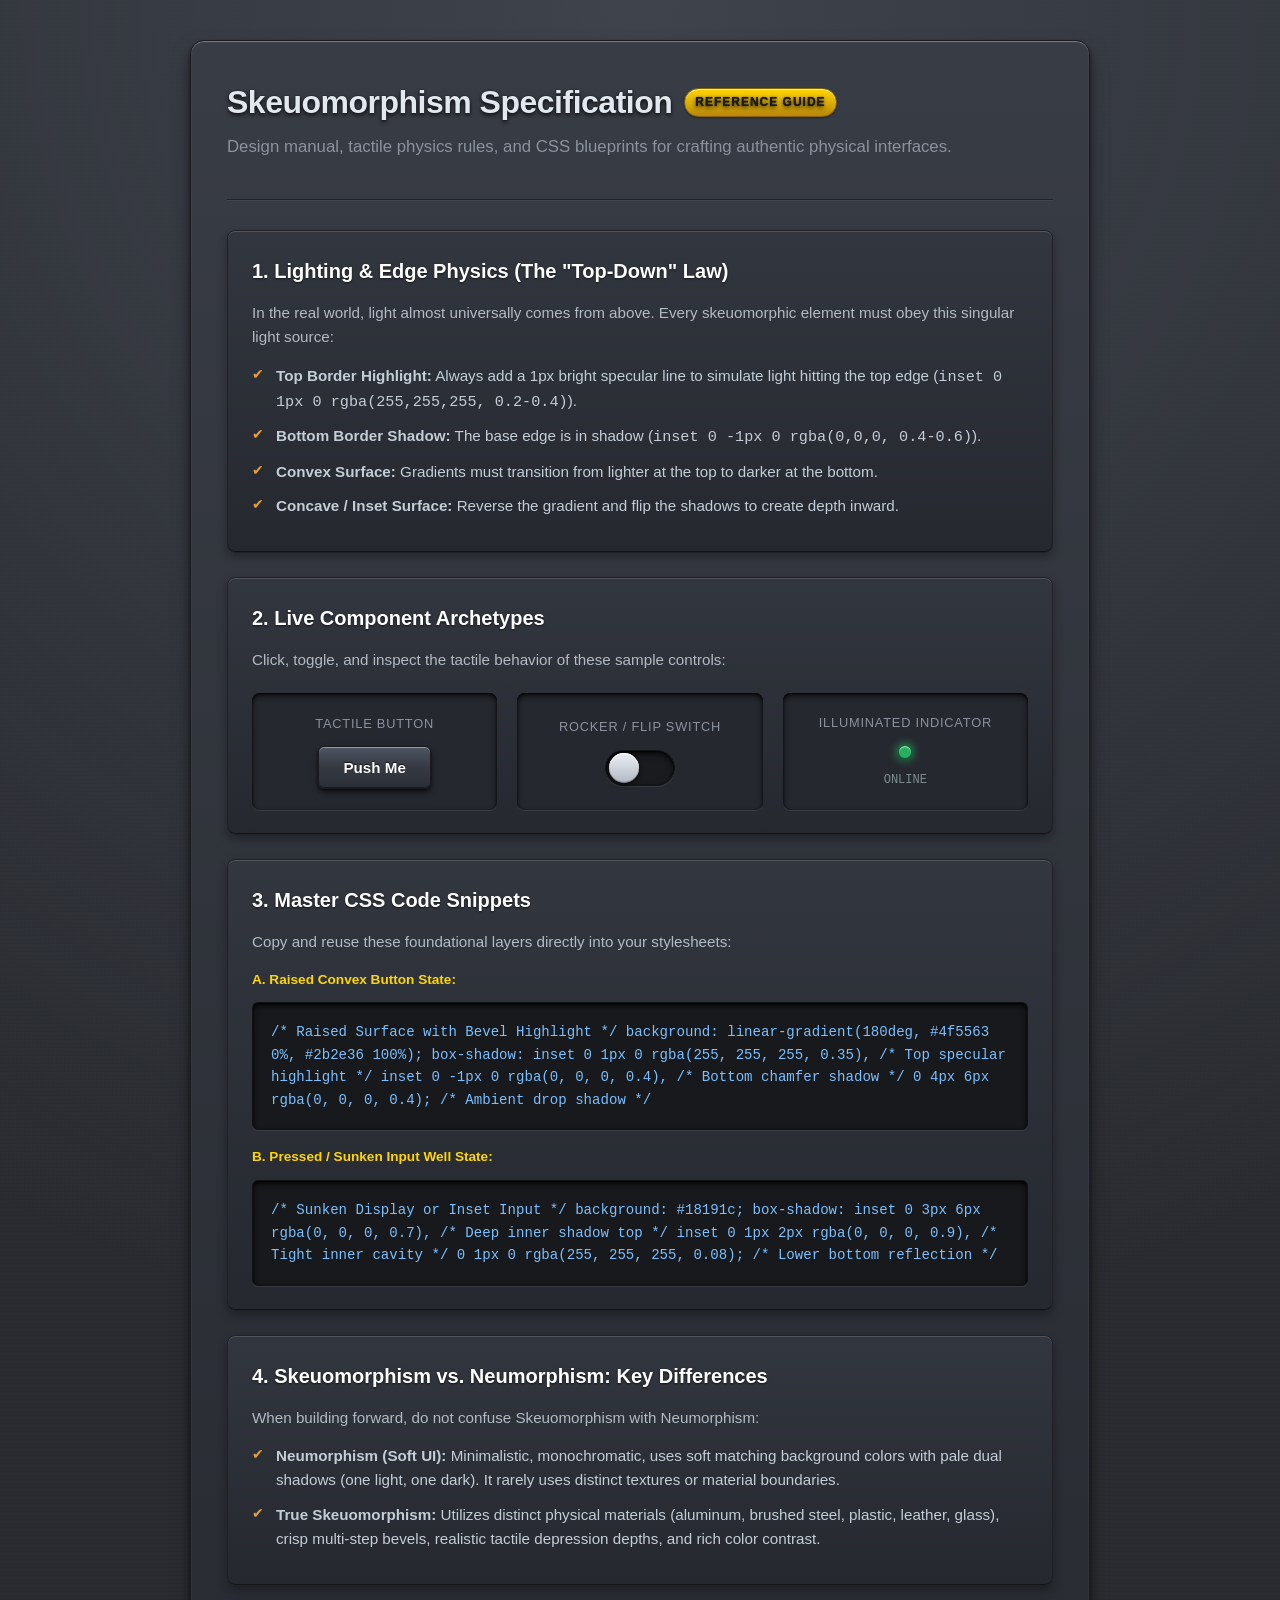
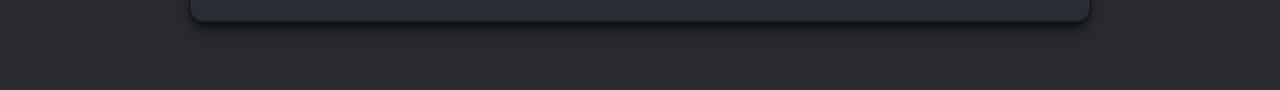
==== index.html @ fccf350c "index.html name changed" ====
<!DOCTYPE html>
<html lang="en">
<head>
  <meta charset="UTF-8">
  <meta name="viewport" content="width=device-width, initial-scale=1.0">
  <title>Skeuomorphism Design Blueprint & UI Spec</title>
  <style>
    :root {
      --bg-base: #2a2c31;
      --panel-bg: linear-gradient(180deg, #383c44 0%, #292c33 100%);
      --card-bg: linear-gradient(180deg, #32363e 0%, #25282f 100%);
      --accent-gold: #e6a13b;
      --accent-glow: rgba(230, 161, 59, 0.4);
      --text-main: #e2e8f0;
      --text-muted: #8b929e;
      
      /* Core Skeuomorphic Lighting Variables */
      --highlight-soft: inset 0 1px 0 rgba(255, 255, 255, 0.15);
      --highlight-strong: inset 0 1px 1px rgba(255, 255, 255, 0.35);
      --shadow-bevel-bottom: inset 0 -1px 0 rgba(0, 0, 0, 0.5);
      --shadow-raised: 0 4px 6px -1px rgba(0, 0, 0, 0.4), 
                       0 10px 20px -3px rgba(0, 0, 0, 0.5),
                       0 1px 2px rgba(0, 0, 0, 0.3);
      --shadow-sunken: inset 0 3px 6px rgba(0, 0, 0, 0.7), 
                       inset 0 1px 2px rgba(0, 0, 0, 0.9),
                       0 1px 0 rgba(255, 255, 255, 0.08);
    }

    * {
      box-sizing: border-box;
      margin: 0;
      padding: 0;
    }

    body {
      font-family: -apple-system, BlinkMacSystemFont, "Segoe UI", Roboto, Helvetica, Arial, sans-serif;
      background-color: var(--bg-base);
      /* Subtle textured desk/matte background */
      background-image: 
        radial-gradient(circle at 50% 0%, #3e434c 0%, transparent 75%),
        linear-gradient(45deg, rgba(0,0,0,0.05) 25%, transparent 25%),
        linear-gradient(-45deg, rgba(0,0,0,0.05) 25%, transparent 25%);
      background-size: 100% 100%, 4px 4px, 4px 4px;
      color: var(--text-main);
      padding: 40px 20px;
      line-height: 1.6;
    }

    .container {
      max-width: 900px;
      margin: 0 auto;
    }

    /* Main Beveled Panel */
    .master-panel {
      background: var(--panel-bg);
      border-radius: 14px;
      padding: 36px;
      box-shadow: 
        var(--highlight-strong),
        var(--shadow-bevel-bottom),
        var(--shadow-raised);
      border: 1px solid #1a1b1f;
      margin-bottom: 30px;
      position: relative;
    }

    header {
      border-bottom: 1px solid rgba(0, 0, 0, 0.4);
      box-shadow: 0 1px 0 rgba(255, 255, 255, 0.06);
      padding-bottom: 24px;
      margin-bottom: 30px;
    }

    h1 {
      font-size: 2rem;
      letter-spacing: -0.5px;
      text-shadow: 0 2px 4px rgba(0,0,0,0.8), 0 0 1px rgba(0,0,0,0.9);
      display: flex;
      align-items: center;
      gap: 12px;
    }

    .badge {
      font-size: 0.75rem;
      text-transform: uppercase;
      letter-spacing: 1px;
      padding: 4px 10px;
      border-radius: 20px;
      background: linear-gradient(180deg, #ffd700 0%, #b8860b 100%);
      color: #1a1a1a;
      font-weight: 700;
      box-shadow: 0 1px 2px rgba(0,0,0,0.4), inset 0 1px 0 rgba(255,255,255,0.6);
      border: 1px solid #8b6508;
    }

    .subtitle {
      color: var(--text-muted);
      margin-top: 6px;
      font-size: 1.05rem;
    }

    /* Section Cards */
    .section-card {
      background: var(--card-bg);
      border-radius: 8px;
      padding: 24px;
      margin-bottom: 24px;
      box-shadow: 
        var(--highlight-soft),
        var(--shadow-bevel-bottom),
        0 4px 10px rgba(0, 0, 0, 0.3);
      border: 1px solid #1f2126;
    }

    h2 {
      font-size: 1.25rem;
      margin-bottom: 14px;
      color: #fff;
      text-shadow: 0 1px 2px rgba(0,0,0,0.6);
      display: flex;
      align-items: center;
      gap: 8px;
    }

    p {
      color: #b3bac5;
      margin-bottom: 14px;
      font-size: 0.95rem;
    }

    /* Inset Wells / LCD Screens */
    .inset-well {
      background: #18191c;
      border-radius: 6px;
      padding: 18px;
      box-shadow: var(--shadow-sunken);
      border: 1px solid #111214;
      font-family: "SF Mono", Consolas, "Liberation Mono", Menlo, monospace;
      font-size: 0.88rem;
      color: #79c0ff;
      overflow-x: auto;
      margin-top: 12px;
    }

    /* Live Interactive Components Showcase */
    .demo-grid {
      display: grid;
      grid-template-columns: repeat(auto-fit, minmax(220px, 1fr));
      gap: 20px;
      margin-top: 20px;
    }

    .demo-box {
      background: #25282f;
      padding: 20px;
      border-radius: 8px;
      box-shadow: var(--shadow-sunken);
      display: flex;
      flex-direction: column;
      align-items: center;
      justify-content: center;
      gap: 12px;
      text-align: center;
    }

    .demo-label {
      font-size: 0.8rem;
      text-transform: uppercase;
      letter-spacing: 0.8px;
      color: var(--text-muted);
    }

    /* Tactile Push Button */
    .btn-tactile {
      padding: 12px 24px;
      font-size: 0.95rem;
      font-weight: 600;
      color: #fff;
      cursor: pointer;
      border-radius: 6px;
      border: 1px solid #1a1b1e;
      background: linear-gradient(180deg, #4f5563 0%, #353942 50%, #2b2e36 100%);
      box-shadow: 
        inset 0 1px 0 rgba(255, 255, 255, 0.4),
        inset 0 -1px 0 rgba(0, 0, 0, 0.4),
        0 4px 6px rgba(0, 0, 0, 0.5),
        0 1px 2px rgba(0, 0, 0, 0.6);
      transition: all 0.08s ease;
      text-shadow: 0 -1px 1px rgba(0, 0, 0, 0.7);
    }

    .btn-tactile:hover {
      background: linear-gradient(180deg, #575e6d 0%, #3d424c 50%, #31353e 100%);
    }

    .btn-tactile:active {
      transform: translateY(2px);
      background: linear-gradient(180deg, #24262c 0%, #2e313a 100%);
      box-shadow: 
        inset 0 2px 4px rgba(0, 0, 0, 0.7),
        0 1px 0 rgba(255, 255, 255, 0.1);
    }

    /* Metallic Toggle Switch */
    .rocker-switch {
      width: 70px;
      height: 36px;
      background: #191b1e;
      border-radius: 18px;
      box-shadow: var(--shadow-sunken);
      position: relative;
      cursor: pointer;
      border: 1px solid #121315;
    }

    .rocker-knob {
      width: 30px;
      height: 30px;
      position: absolute;
      top: 2px;
      left: 3px;
      border-radius: 50%;
      background: linear-gradient(180deg, #eceff4 0%, #b2b8c2 100%);
      box-shadow: 
        inset 0 1px 0 #ffffff,
        inset 0 -1px 1px rgba(0,0,0,0.3),
        0 2px 4px rgba(0,0,0,0.6);
      transition: all 0.2s cubic-bezier(0.4, 0, 0.2, 1);
    }

    .rocker-switch.active .rocker-knob {
      left: 35px;
      background: linear-gradient(180deg, #ffc83b 0%, #e08b15 100%);
      box-shadow: 
        inset 0 1px 0 #fff2a8,
        inset 0 -1px 1px rgba(0,0,0,0.4),
        0 0 10px var(--accent-glow),
        0 2px 4px rgba(0,0,0,0.6);
    }

    /* Checklist of Rules */
    .rules-list {
      list-style: none;
    }

    .rules-list li {
      position: relative;
      padding-left: 24px;
      margin-bottom: 10px;
      font-size: 0.95rem;
      color: #c4cdd8;
    }

    .rules-list li::before {
      content: "✔";
      position: absolute;
      left: 0;
      color: var(--accent-gold);
      font-size: 0.85rem;
    }
  </style>
</head>
<body>

  <div class="container">
    <div class="master-panel">
      <header>
        <h1>
          Skeuomorphism Specification
          <span class="badge">Reference Guide</span>
        </h1>
        <p class="subtitle">Design manual, tactile physics rules, and CSS blueprints for crafting authentic physical interfaces.</p>
      </header>

      <!-- Section 1: Core Physics -->
      <div class="section-card">
        <h2>1. Lighting & Edge Physics (The "Top-Down" Law)</h2>
        <p>In the real world, light almost universally comes from above. Every skeuomorphic element must obey this singular light source:</p>
        <ul class="rules-list">
          <li><strong>Top Border Highlight:</strong> Always add a 1px bright specular line to simulate light hitting the top edge (<code>inset 0 1px 0 rgba(255,255,255, 0.2-0.4)</code>).</li>
          <li><strong>Bottom Border Shadow:</strong> The base edge is in shadow (<code>inset 0 -1px 0 rgba(0,0,0, 0.4-0.6)</code>).</li>
          <li><strong>Convex Surface:</strong> Gradients must transition from lighter at the top to darker at the bottom.</li>
          <li><strong>Concave / Inset Surface:</strong> Reverse the gradient and flip the shadows to create depth inward.</li>
        </ul>
      </div>

      <!-- Section 2: Interactive Sandbox -->
      <div class="section-card">
        <h2>2. Live Component Archetypes</h2>
        <p>Click, toggle, and inspect the tactile behavior of these sample controls:</p>
        
        <div class="demo-grid">
          <div class="demo-box">
            <span class="demo-label">Tactile Button</span>
            <button class="btn-tactile" onclick="console.log('Pressed')">Push Me</button>
          </div>

          <div class="demo-box">
            <span class="demo-label">Rocker / Flip Switch</span>
            <div class="rocker-switch" id="toggleDemo" onclick="this.classList.toggle('active')">
              <div class="rocker-knob"></div>
            </div>
          </div>

          <div class="demo-box">
            <span class="demo-label">Illuminated Indicator</span>
            <div style="width: 14px; height: 14px; border-radius: 50%; background: #27ae60; box-shadow: 0 0 10px #2ecc71, inset 0 1px 1px #a8ffb2, 0 1px 3px rgba(0,0,0,0.8); border: 1px solid #145a32;"></div>
            <span style="font-size: 0.75rem; color: #7f8c8d; font-family: monospace;">ONLINE</span>
          </div>
        </div>
      </div>

      <!-- Section 3: CSS Formula Sheet -->
      <div class="section-card">
        <h2>3. Master CSS Code Snippets</h2>
        <p>Copy and reuse these foundational layers directly into your stylesheets:</p>

        <p style="color: #ffd700; font-size: 0.85rem; font-weight: 600; margin-bottom: 4px;">A. Raised Convex Button State:</p>
        <div class="inset-well">
/* Raised Surface with Bevel Highlight */
background: linear-gradient(180deg, #4f5563 0%, #2b2e36 100%);
box-shadow: 
  inset 0 1px 0 rgba(255, 255, 255, 0.35), /* Top specular highlight */
  inset 0 -1px 0 rgba(0, 0, 0, 0.4),        /* Bottom chamfer shadow */
  0 4px 6px rgba(0, 0, 0, 0.4);             /* Ambient drop shadow */
        </div>

        <p style="color: #ffd700; font-size: 0.85rem; font-weight: 600; margin-top: 16px; margin-bottom: 4px;">B. Pressed / Sunken Input Well State:</p>
        <div class="inset-well">
/* Sunken Display or Inset Input */
background: #18191c;
box-shadow: 
  inset 0 3px 6px rgba(0, 0, 0, 0.7),      /* Deep inner shadow top */
  inset 0 1px 2px rgba(0, 0, 0, 0.9),      /* Tight inner cavity */
  0 1px 0 rgba(255, 255, 255, 0.08);       /* Lower bottom reflection */
        </div>
      </div>

      <!-- Section 4: Skeuomorphism vs Neumorphism -->
      <div class="section-card" style="margin-bottom: 0;">
        <h2>4. Skeuomorphism vs. Neumorphism: Key Differences</h2>
        <p>When building forward, do not confuse Skeuomorphism with Neumorphism:</p>
        <ul class="rules-list">
          <li><strong>Neumorphism (Soft UI):</strong> Minimalistic, monochromatic, uses soft matching background colors with pale dual shadows (one light, one dark). It rarely uses distinct textures or material boundaries.</li>
          <li><strong>True Skeuomorphism:</strong> Utilizes distinct physical materials (aluminum, brushed steel, plastic, leather, glass), crisp multi-step bevels, realistic tactile depression depths, and rich color contrast.</li>
        </ul>
      </div>

    </div>
  </div>

</body>
</html>
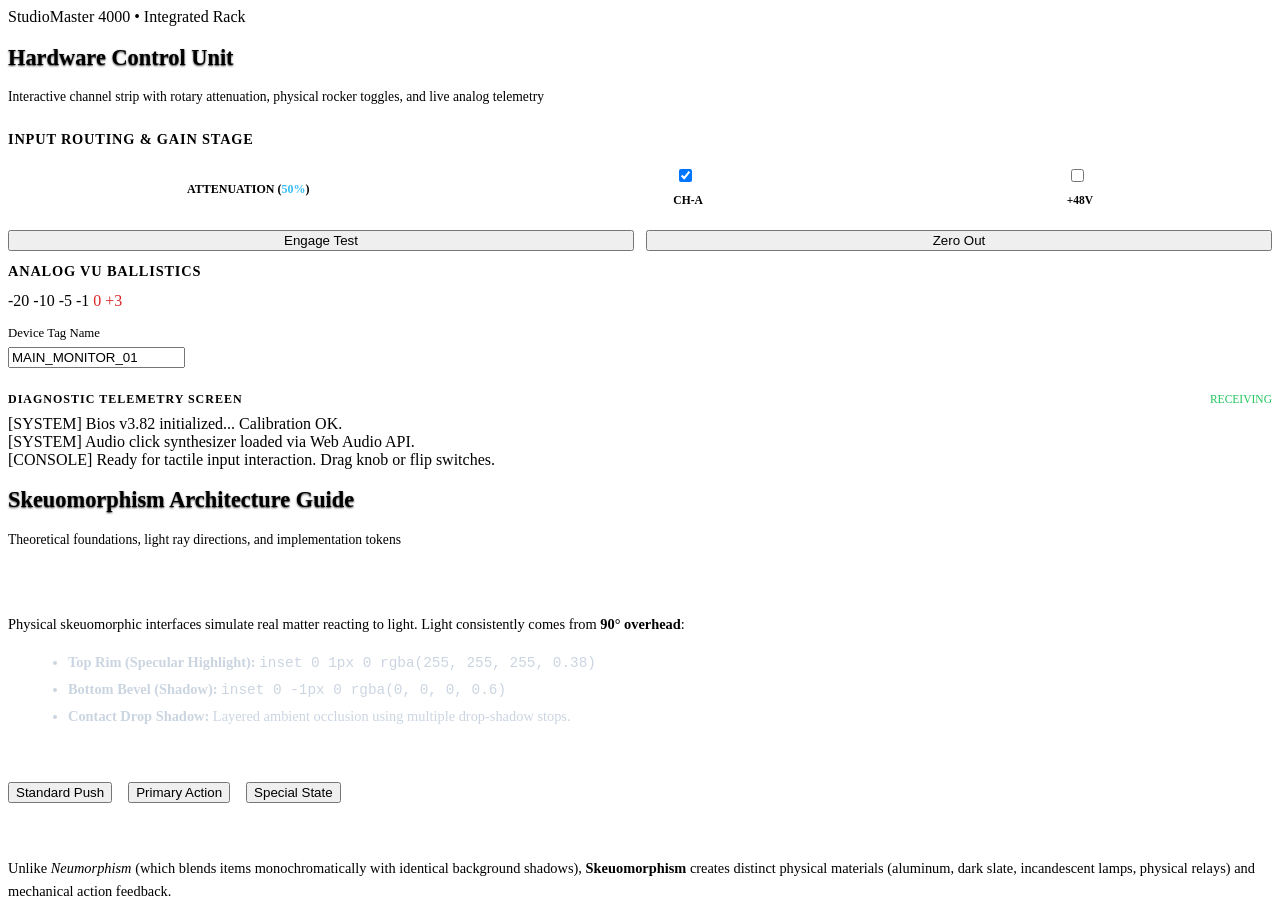
==== commit cd347200: "Changes in website" ====
--- a/index.html
+++ b/index.html
@@ -3,352 +3,192 @@
 <head>
   <meta charset="UTF-8">
   <meta name="viewport" content="width=device-width, initial-scale=1.0">
-  <title>Skeuomorphism Design Blueprint & UI Spec</title>
-  <style>
-    :root {
-      --bg-base: #2a2c31;
-      --panel-bg: linear-gradient(180deg, #383c44 0%, #292c33 100%);
-      --card-bg: linear-gradient(180deg, #32363e 0%, #25282f 100%);
-      --accent-gold: #e6a13b;
-      --accent-glow: rgba(230, 161, 59, 0.4);
-      --text-main: #e2e8f0;
-      --text-muted: #8b929e;
-      
-      /* Core Skeuomorphic Lighting Variables */
-      --highlight-soft: inset 0 1px 0 rgba(255, 255, 255, 0.15);
-      --highlight-strong: inset 0 1px 1px rgba(255, 255, 255, 0.35);
-      --shadow-bevel-bottom: inset 0 -1px 0 rgba(0, 0, 0, 0.5);
-      --shadow-raised: 0 4px 6px -1px rgba(0, 0, 0, 0.4), 
-                       0 10px 20px -3px rgba(0, 0, 0, 0.5),
-                       0 1px 2px rgba(0, 0, 0, 0.3);
-      --shadow-sunken: inset 0 3px 6px rgba(0, 0, 0, 0.7), 
-                       inset 0 1px 2px rgba(0, 0, 0, 0.9),
-                       0 1px 0 rgba(255, 255, 255, 0.08);
-    }
-
-    * {
-      box-sizing: border-box;
-      margin: 0;
-      padding: 0;
-    }
-
-    body {
-      font-family: -apple-system, BlinkMacSystemFont, "Segoe UI", Roboto, Helvetica, Arial, sans-serif;
-      background-color: var(--bg-base);
-      /* Subtle textured desk/matte background */
-      background-image: 
-        radial-gradient(circle at 50% 0%, #3e434c 0%, transparent 75%),
-        linear-gradient(45deg, rgba(0,0,0,0.05) 25%, transparent 25%),
-        linear-gradient(-45deg, rgba(0,0,0,0.05) 25%, transparent 25%);
-      background-size: 100% 100%, 4px 4px, 4px 4px;
-      color: var(--text-main);
-      padding: 40px 20px;
-      line-height: 1.6;
-    }
-
-    .container {
-      max-width: 900px;
-      margin: 0 auto;
-    }
-
-    /* Main Beveled Panel */
-    .master-panel {
-      background: var(--panel-bg);
-      border-radius: 14px;
-      padding: 36px;
-      box-shadow: 
-        var(--highlight-strong),
-        var(--shadow-bevel-bottom),
-        var(--shadow-raised);
-      border: 1px solid #1a1b1f;
-      margin-bottom: 30px;
-      position: relative;
-    }
-
-    header {
-      border-bottom: 1px solid rgba(0, 0, 0, 0.4);
-      box-shadow: 0 1px 0 rgba(255, 255, 255, 0.06);
-      padding-bottom: 24px;
-      margin-bottom: 30px;
-    }
-
-    h1 {
-      font-size: 2rem;
-      letter-spacing: -0.5px;
-      text-shadow: 0 2px 4px rgba(0,0,0,0.8), 0 0 1px rgba(0,0,0,0.9);
-      display: flex;
-      align-items: center;
-      gap: 12px;
-    }
-
-    .badge {
-      font-size: 0.75rem;
-      text-transform: uppercase;
-      letter-spacing: 1px;
-      padding: 4px 10px;
-      border-radius: 20px;
-      background: linear-gradient(180deg, #ffd700 0%, #b8860b 100%);
-      color: #1a1a1a;
-      font-weight: 700;
-      box-shadow: 0 1px 2px rgba(0,0,0,0.4), inset 0 1px 0 rgba(255,255,255,0.6);
-      border: 1px solid #8b6508;
-    }
-
-    .subtitle {
-      color: var(--text-muted);
-      margin-top: 6px;
-      font-size: 1.05rem;
-    }
-
-    /* Section Cards */
-    .section-card {
-      background: var(--card-bg);
-      border-radius: 8px;
-      padding: 24px;
-      margin-bottom: 24px;
-      box-shadow: 
-        var(--highlight-soft),
-        var(--shadow-bevel-bottom),
-        0 4px 10px rgba(0, 0, 0, 0.3);
-      border: 1px solid #1f2126;
-    }
-
-    h2 {
-      font-size: 1.25rem;
-      margin-bottom: 14px;
-      color: #fff;
-      text-shadow: 0 1px 2px rgba(0,0,0,0.6);
-      display: flex;
-      align-items: center;
-      gap: 8px;
-    }
-
-    p {
-      color: #b3bac5;
-      margin-bottom: 14px;
-      font-size: 0.95rem;
-    }
-
-    /* Inset Wells / LCD Screens */
-    .inset-well {
-      background: #18191c;
-      border-radius: 6px;
-      padding: 18px;
-      box-shadow: var(--shadow-sunken);
-      border: 1px solid #111214;
-      font-family: "SF Mono", Consolas, "Liberation Mono", Menlo, monospace;
-      font-size: 0.88rem;
-      color: #79c0ff;
-      overflow-x: auto;
-      margin-top: 12px;
-    }
-
-    /* Live Interactive Components Showcase */
-    .demo-grid {
-      display: grid;
-      grid-template-columns: repeat(auto-fit, minmax(220px, 1fr));
-      gap: 20px;
-      margin-top: 20px;
-    }
-
-    .demo-box {
-      background: #25282f;
-      padding: 20px;
-      border-radius: 8px;
-      box-shadow: var(--shadow-sunken);
-      display: flex;
-      flex-direction: column;
-      align-items: center;
-      justify-content: center;
-      gap: 12px;
-      text-align: center;
-    }
-
-    .demo-label {
-      font-size: 0.8rem;
-      text-transform: uppercase;
-      letter-spacing: 0.8px;
-      color: var(--text-muted);
-    }
-
-    /* Tactile Push Button */
-    .btn-tactile {
-      padding: 12px 24px;
-      font-size: 0.95rem;
-      font-weight: 600;
-      color: #fff;
-      cursor: pointer;
-      border-radius: 6px;
-      border: 1px solid #1a1b1e;
-      background: linear-gradient(180deg, #4f5563 0%, #353942 50%, #2b2e36 100%);
-      box-shadow: 
-        inset 0 1px 0 rgba(255, 255, 255, 0.4),
-        inset 0 -1px 0 rgba(0, 0, 0, 0.4),
-        0 4px 6px rgba(0, 0, 0, 0.5),
-        0 1px 2px rgba(0, 0, 0, 0.6);
-      transition: all 0.08s ease;
-      text-shadow: 0 -1px 1px rgba(0, 0, 0, 0.7);
-    }
-
-    .btn-tactile:hover {
-      background: linear-gradient(180deg, #575e6d 0%, #3d424c 50%, #31353e 100%);
-    }
-
-    .btn-tactile:active {
-      transform: translateY(2px);
-      background: linear-gradient(180deg, #24262c 0%, #2e313a 100%);
-      box-shadow: 
-        inset 0 2px 4px rgba(0, 0, 0, 0.7),
-        0 1px 0 rgba(255, 255, 255, 0.1);
-    }
-
-    /* Metallic Toggle Switch */
-    .rocker-switch {
-      width: 70px;
-      height: 36px;
-      background: #191b1e;
-      border-radius: 18px;
-      box-shadow: var(--shadow-sunken);
-      position: relative;
-      cursor: pointer;
-      border: 1px solid #121315;
-    }
-
-    .rocker-knob {
-      width: 30px;
-      height: 30px;
-      position: absolute;
-      top: 2px;
-      left: 3px;
-      border-radius: 50%;
-      background: linear-gradient(180deg, #eceff4 0%, #b2b8c2 100%);
-      box-shadow: 
-        inset 0 1px 0 #ffffff,
-        inset 0 -1px 1px rgba(0,0,0,0.3),
-        0 2px 4px rgba(0,0,0,0.6);
-      transition: all 0.2s cubic-bezier(0.4, 0, 0.2, 1);
-    }
-
-    .rocker-switch.active .rocker-knob {
-      left: 35px;
-      background: linear-gradient(180deg, #ffc83b 0%, #e08b15 100%);
-      box-shadow: 
-        inset 0 1px 0 #fff2a8,
-        inset 0 -1px 1px rgba(0,0,0,0.4),
-        0 0 10px var(--accent-glow),
-        0 2px 4px rgba(0,0,0,0.6);
-    }
-
-    /* Checklist of Rules */
-    .rules-list {
-      list-style: none;
-    }
-
-    .rules-list li {
-      position: relative;
-      padding-left: 24px;
-      margin-bottom: 10px;
-      font-size: 0.95rem;
-      color: #c4cdd8;
-    }
-
-    .rules-list li::before {
-      content: "✔";
-      position: absolute;
-      left: 0;
-      color: var(--accent-gold);
-      font-size: 0.85rem;
-    }
-  </style>
+  <title>Skeuomorphism Studio & Control Unit</title>
+  <link rel="stylesheet" href="style.css">
 </head>
 <body>
 
   <div class="container">
-    <div class="master-panel">
-      <header>
-        <h1>
-          Skeuomorphism Specification
-          <span class="badge">Reference Guide</span>
-        </h1>
-        <p class="subtitle">Design manual, tactile physics rules, and CSS blueprints for crafting authentic physical interfaces.</p>
-      </header>
+    <!-- Top Rack Navigation Header -->
+    <header class="skeuo-nav">
+      <div class="nav-brand">
+        <span class="skeuo-screw"></span>
+        <span>StudioMaster 4000 &bull; Integrated Rack</span>
+      </div>
+      <div style="display: flex; gap: 8px;">
+        <span class="skeuo-screw"></span>
+        <span class="skeuo-screw"></span>
+      </div>
+    </header>
 
-      <!-- Section 1: Core Physics -->
-      <div class="section-card">
-        <h2>1. Lighting & Edge Physics (The "Top-Down" Law)</h2>
-        <p>In the real world, light almost universally comes from above. Every skeuomorphic element must obey this singular light source:</p>
-        <ul class="rules-list">
-          <li><strong>Top Border Highlight:</strong> Always add a 1px bright specular line to simulate light hitting the top edge (<code>inset 0 1px 0 rgba(255,255,255, 0.2-0.4)</code>).</li>
-          <li><strong>Bottom Border Shadow:</strong> The base edge is in shadow (<code>inset 0 -1px 0 rgba(0,0,0, 0.4-0.6)</code>).</li>
-          <li><strong>Convex Surface:</strong> Gradients must transition from lighter at the top to darker at the bottom.</li>
-          <li><strong>Concave / Inset Surface:</strong> Reverse the gradient and flip the shadows to create depth inward.</li>
+    <!-- SECTION 1: Hardware Control Console Unit -->
+    <section class="skeuo-panel">
+      <div class="chassis-header">
+        <div>
+          <h1 style="font-size: 1.4rem; text-shadow: 0 1px 2px rgba(0,0,0,0.8);">Hardware Control Unit</h1>
+          <p style="font-size: 0.85rem; color: var(--text-secondary); margin-top: 2px;">
+            Interactive channel strip with rotary attenuation, physical rocker toggles, and live analog telemetry
+          </p>
+        </div>
+        <div style="display: flex; gap: 8px;">
+          <span class="skeuo-screw"></span>
+          <span class="skeuo-screw"></span>
+        </div>
+      </div>
+
+      <!-- Controls & Meter Grid -->
+      <div class="grid-2">
+        
+        <!-- Left: Physical Controls (Switches, Dial, Buttons) -->
+        <div class="skeuo-well">
+          <h2 style="font-size: 0.9rem; text-transform: uppercase; letter-spacing: 0.8px; color: var(--text-secondary); margin-bottom: 18px;">
+            Input Routing & Gain Stage
+          </h2>
+
+          <div style="display: flex; align-items: center; justify-content: space-around; margin-bottom: 24px;">
+            <!-- Rotary Knob -->
+            <div style="text-align: center;">
+              <div class="skeuo-knob" data-readout="knobVal" data-angle="0">
+                <div class="skeuo-knob-notch"></div>
+              </div>
+              <div style="margin-top: 8px; font-size: 0.75rem; color: var(--text-muted); font-weight: 700;">
+                ATTENUATION (<span id="knobVal" style="color: #38bdf8;">50%</span>)
+              </div>
+            </div>
+
+            <!-- Rocker Toggle 1 (CH-A) -->
+            <div style="text-align: center;">
+              <label class="skeuo-toggle">
+                <input type="checkbox" data-channel="CH-A" data-led-target="ledA" checked>
+                <span class="skeuo-toggle-track">
+                  <span class="skeuo-toggle-knob"></span>
+                </span>
+              </label>
+              <div style="margin-top: 8px; display: flex; align-items: center; justify-content: center; gap: 6px;">
+                <span class="skeuo-led is-active-green" id="ledA"></span>
+                <span style="font-size: 0.72rem; color: var(--text-secondary); font-weight: 600;">CH-A</span>
+              </div>
+            </div>
+
+            <!-- Rocker Toggle 2 (Phantom Power) -->
+            <div style="text-align: center;">
+              <label class="skeuo-toggle">
+                <input type="checkbox" data-channel="PHANTOM" data-led-target="ledPhantom">
+                <span class="skeuo-toggle-track">
+                  <span class="skeuo-toggle-knob"></span>
+                </span>
+              </label>
+              <div style="margin-top: 8px; display: flex; align-items: center; justify-content: center; gap: 6px;">
+                <span class="skeuo-led" id="ledPhantom"></span>
+                <span style="font-size: 0.72rem; color: var(--text-secondary); font-weight: 600;">+48V</span>
+              </div>
+            </div>
+          </div>
+
+          <!-- Tactile Action Buttons -->
+          <div style="display: flex; gap: 12px; margin-top: 16px;">
+            <button class="skeuo-btn skeuo-btn-primary" id="btnExecute" style="flex: 1;">Engage Test</button>
+            <button class="skeuo-btn" id="btnReset" style="flex: 1;">Zero Out</button>
+          </div>
+        </div>
+
+        <!-- Right: Analog Meter & Device Parameter -->
+        <div class="skeuo-well" style="display: flex; flex-direction: column; justify-content: space-between;">
+          <div>
+            <h2 style="font-size: 0.9rem; text-transform: uppercase; letter-spacing: 0.8px; color: var(--text-secondary); margin-bottom: 12px;">
+              Analog VU Ballistics
+            </h2>
+
+            <!-- Mechanical VU Meter -->
+            <div class="vu-meter-casing">
+              <div class="vu-scale">
+                <span>-20</span>
+                <span>-10</span>
+                <span>-5</span>
+                <span>-1</span>
+                <span style="color: #dc2626;">0</span>
+                <span style="color: #dc2626;">+3</span>
+              </div>
+              <div class="vu-needle" id="vuNeedle"></div>
+              <div class="vu-pivot"></div>
+            </div>
+          </div>
+
+          <div style="margin-top: 16px;">
+            <label style="font-size: 0.8rem; color: var(--text-secondary); display: block; margin-bottom: 6px;">Device Tag Name</label>
+            <input type="text" class="skeuo-input" value="MAIN_MONITOR_01">
+          </div>
+        </div>
+
+      </div>
+
+      <!-- Live CRT Telemetry Terminal -->
+      <div style="margin-top: 24px;">
+        <div style="display: flex; justify-content: space-between; align-items: center; margin-bottom: 8px;">
+          <span style="font-size: 0.75rem; text-transform: uppercase; letter-spacing: 1px; color: var(--text-muted); font-weight: 700;">
+            Diagnostic Telemetry Screen
+          </span>
+          <span style="display: flex; align-items: center; gap: 6px; font-size: 0.72rem; color: #22c55e;">
+            <span class="skeuo-led is-active-green"></span> RECEIVING
+          </span>
+        </div>
+        <div class="skeuo-display-screen" id="terminalOutput">
+          <div>[SYSTEM] Bios v3.82 initialized... Calibration OK.</div>
+          <div>[SYSTEM] Audio click synthesizer loaded via Web Audio API.</div>
+          <div>[CONSOLE] Ready for tactile input interaction. Drag knob or flip switches.</div>
+        </div>
+      </div>
+    </section>
+
+    <!-- SECTION 2: Skeuomorphism Architecture & Specification Guide -->
+    <section class="skeuo-panel">
+      <div class="chassis-header">
+        <div>
+          <h2 style="font-size: 1.4rem; text-shadow: 0 1px 2px rgba(0,0,0,0.8);">Skeuomorphism Architecture Guide</h2>
+          <p style="font-size: 0.85rem; color: var(--text-secondary); margin-top: 4px;">
+            Theoretical foundations, light ray directions, and implementation tokens
+          </p>
+        </div>
+        <div style="display: flex; gap: 8px;">
+          <span class="skeuo-screw"></span>
+          <span class="skeuo-screw"></span>
+        </div>
+      </div>
+
+      <!-- Core Physics Card -->
+      <div class="skeuo-well" style="margin-bottom: 20px;">
+        <h3 style="font-size: 1.05rem; color: #fff; margin-bottom: 8px;">1. Directional Light & Edge Law</h3>
+        <p style="font-size: 0.9rem; color: var(--text-secondary); line-height: 1.6;">
+          Physical skeuomorphic interfaces simulate real matter reacting to light. Light consistently comes from <strong>90° overhead</strong>:
+        </p>
+        <ul style="margin: 12px 0 0 20px; font-size: 0.9rem; color: #cbd5e1; line-height: 1.8;">
+          <li><strong>Top Rim (Specular Highlight):</strong> <code>inset 0 1px 0 rgba(255, 255, 255, 0.38)</code></li>
+          <li><strong>Bottom Bevel (Shadow):</strong> <code>inset 0 -1px 0 rgba(0, 0, 0, 0.6)</code></li>
+          <li><strong>Contact Drop Shadow:</strong> Layered ambient occlusion using multiple drop-shadow stops.</li>
         </ul>
       </div>
 
-      <!-- Section 2: Interactive Sandbox -->
-      <div class="section-card">
-        <h2>2. Live Component Archetypes</h2>
-        <p>Click, toggle, and inspect the tactile behavior of these sample controls:</p>
-        
-        <div class="demo-grid">
-          <div class="demo-box">
-            <span class="demo-label">Tactile Button</span>
-            <button class="btn-tactile" onclick="console.log('Pressed')">Push Me</button>
-          </div>
-
-          <div class="demo-box">
-            <span class="demo-label">Rocker / Flip Switch</span>
-            <div class="rocker-switch" id="toggleDemo" onclick="this.classList.toggle('active')">
-              <div class="rocker-knob"></div>
-            </div>
-          </div>
-
-          <div class="demo-box">
-            <span class="demo-label">Illuminated Indicator</span>
-            <div style="width: 14px; height: 14px; border-radius: 50%; background: #27ae60; box-shadow: 0 0 10px #2ecc71, inset 0 1px 1px #a8ffb2, 0 1px 3px rgba(0,0,0,0.8); border: 1px solid #145a32;"></div>
-            <span style="font-size: 0.75rem; color: #7f8c8d; font-family: monospace;">ONLINE</span>
-          </div>
+      <!-- Live Interactive Button Test Palette -->
+      <div class="skeuo-well" style="margin-bottom: 20px;">
+        <h3 style="font-size: 1.05rem; color: #fff; margin-bottom: 12px;">2. Button Material Palette</h3>
+        <div style="display: flex; gap: 16px; align-items: center; flex-wrap: wrap;">
+          <button class="skeuo-btn">Standard Push</button>
+          <button class="skeuo-btn skeuo-btn-primary">Primary Action</button>
+          <button class="skeuo-btn skeuo-btn-gold">Special State</button>
         </div>
       </div>
 
-      <!-- Section 3: CSS Formula Sheet -->
-      <div class="section-card">
-        <h2>3. Master CSS Code Snippets</h2>
-        <p>Copy and reuse these foundational layers directly into your stylesheets:</p>
+      <!-- Architecture Differences -->
+      <div class="skeuo-well">
+        <h3 style="font-size: 1.05rem; color: #fff; margin-bottom: 8px;">3. Skeuomorphism vs Neumorphism</h3>
+        <p style="font-size: 0.9rem; color: var(--text-secondary); line-height: 1.6;">
+          Unlike <em>Neumorphism</em> (which blends items monochromatically with identical background shadows), <strong>Skeuomorphism</strong> creates distinct physical materials (aluminum, dark slate, incandescent lamps, physical relays) and mechanical action feedback.
+        </p>
+      </div>
+    </section>
 
-        <p style="color: #ffd700; font-size: 0.85rem; font-weight: 600; margin-bottom: 4px;">A. Raised Convex Button State:</p>
-        <div class="inset-well">
-/* Raised Surface with Bevel Highlight */
-background: linear-gradient(180deg, #4f5563 0%, #2b2e36 100%);
-box-shadow: 
-  inset 0 1px 0 rgba(255, 255, 255, 0.35), /* Top specular highlight */
-  inset 0 -1px 0 rgba(0, 0, 0, 0.4),        /* Bottom chamfer shadow */
-  0 4px 6px rgba(0, 0, 0, 0.4);             /* Ambient drop shadow */
-        </div>
-
-        <p style="color: #ffd700; font-size: 0.85rem; font-weight: 600; margin-top: 16px; margin-bottom: 4px;">B. Pressed / Sunken Input Well State:</p>
-        <div class="inset-well">
-/* Sunken Display or Inset Input */
-background: #18191c;
-box-shadow: 
-  inset 0 3px 6px rgba(0, 0, 0, 0.7),      /* Deep inner shadow top */
-  inset 0 1px 2px rgba(0, 0, 0, 0.9),      /* Tight inner cavity */
-  0 1px 0 rgba(255, 255, 255, 0.08);       /* Lower bottom reflection */
-        </div>
-      </div>
-
-      <!-- Section 4: Skeuomorphism vs Neumorphism -->
-      <div class="section-card" style="margin-bottom: 0;">
-        <h2>4. Skeuomorphism vs. Neumorphism: Key Differences</h2>
-        <p>When building forward, do not confuse Skeuomorphism with Neumorphism:</p>
-        <ul class="rules-list">
-          <li><strong>Neumorphism (Soft UI):</strong> Minimalistic, monochromatic, uses soft matching background colors with pale dual shadows (one light, one dark). It rarely uses distinct textures or material boundaries.</li>
-          <li><strong>True Skeuomorphism:</strong> Utilizes distinct physical materials (aluminum, brushed steel, plastic, leather, glass), crisp multi-step bevels, realistic tactile depression depths, and rich color contrast.</li>
-        </ul>
-      </div>
-
-    </div>
   </div>
 
+  <script src="script.js"></script>
 </body>
 </html>
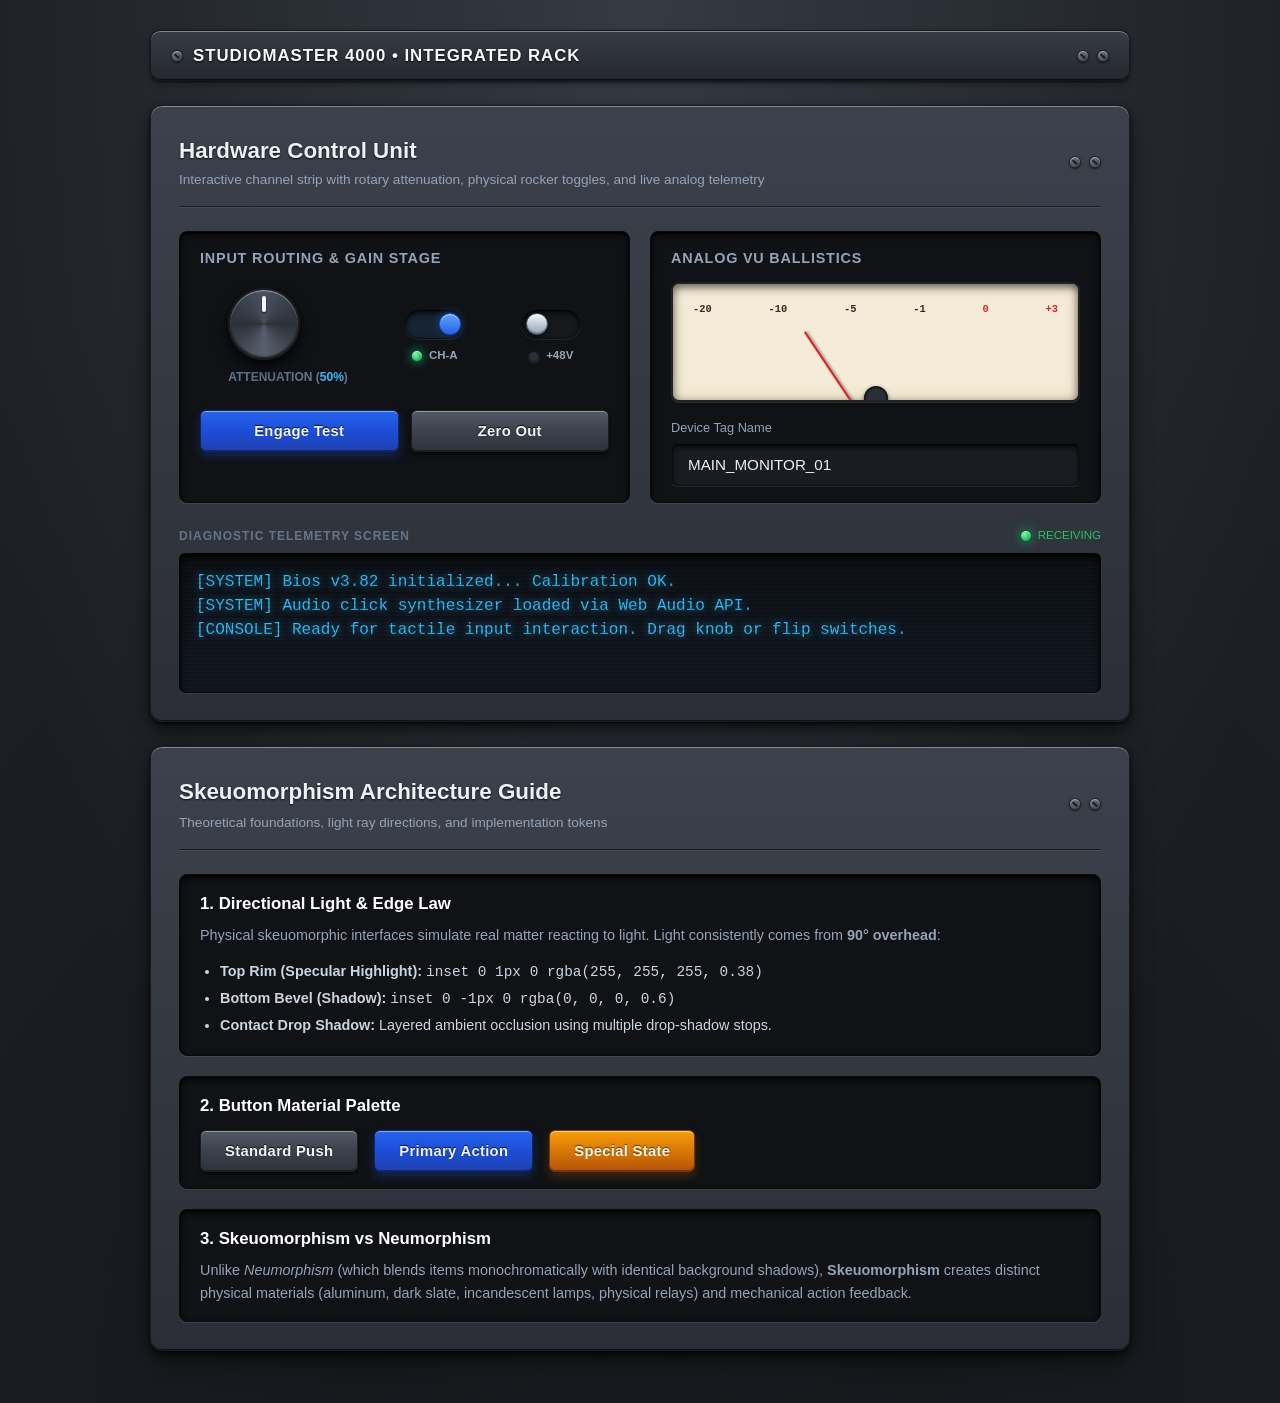
==== commit 10cd8ba6: "Website in one page" ====
--- a/index.html
+++ b/index.html
@@ -4,7 +4,489 @@
   <meta charset="UTF-8">
   <meta name="viewport" content="width=device-width, initial-scale=1.0">
   <title>Skeuomorphism Studio & Control Unit</title>
-  <link rel="stylesheet" href="style.css">
+  <style>
+    /* ==========================================================================
+       1. GLOBAL DESIGN TOKENS & VARIABLES
+       ========================================================================== */
+    :root {
+      /* Palette: Slate & Physical Hardware */
+      --bg-desk: #1e2126;
+      --panel-top: #3c414b;
+      --panel-bottom: #2b2e36;
+      --panel-border: #1a1c21;
+
+      --chassis-top: #484e59;
+      --chassis-mid: #343942;
+      --chassis-bottom: #282b32;
+
+      --screen-bg: #101216;
+      --screen-border: #090a0c;
+
+      /* Accent & Lighting */
+      --accent-amber: #f59e0b;
+      --accent-amber-glow: rgba(245, 158, 11, 0.45);
+      --accent-green: #10b981;
+      --accent-green-glow: rgba(16, 185, 129, 0.45);
+      --accent-blue: #3b82f6;
+      --accent-blue-glow: rgba(59, 130, 246, 0.45);
+      --accent-red: #ef4444;
+      --accent-red-glow: rgba(239, 68, 68, 0.45);
+
+      /* Typography Colors */
+      --text-primary: #edf2f7;
+      --text-secondary: #94a3b8;
+      --text-muted: #64748b;
+
+      /* Skeuomorphic Lighting Physics (Directional: 90° Overhead Light) */
+      --specular-top-sharp: inset 0 1px 0 rgba(255, 255, 255, 0.38);
+      --specular-top-soft: inset 0 1px 1px rgba(255, 255, 255, 0.2);
+      --bevel-bottom-shadow: inset 0 -1px 0 rgba(0, 0, 0, 0.6);
+      --lip-shadow: 0 1px 0 rgba(255, 255, 255, 0.08);
+
+      /* Depth Shadows (Ambient + Occlusion) */
+      --shadow-raised-sm: 
+        0 1px 2px rgba(0, 0, 0, 0.5),
+        0 3px 6px rgba(0, 0, 0, 0.35);
+
+      --shadow-raised-md: 
+        0 1px 3px rgba(0, 0, 0, 0.6),
+        0 4px 8px -1px rgba(0, 0, 0, 0.45),
+        0 12px 24px -4px rgba(0, 0, 0, 0.55);
+
+      --shadow-sunken-well: 
+        inset 0 3px 6px rgba(0, 0, 0, 0.75),
+        inset 0 1px 2px rgba(0, 0, 0, 0.9),
+        0 1px 0 rgba(255, 255, 255, 0.08);
+
+      --shadow-sunken-shallow: 
+        inset 0 1px 3px rgba(0, 0, 0, 0.6),
+        inset 0 1px 1px rgba(0, 0, 0, 0.8),
+        0 1px 0 rgba(255, 255, 255, 0.06);
+
+      --tactile-spring: cubic-bezier(0.25, 1, 0.5, 1);
+    }
+
+    /* ==========================================================================
+       2. BASE & DESK SURFACE
+       ========================================================================== */
+    * {
+      box-sizing: border-box;
+      margin: 0;
+      padding: 0;
+    }
+
+    body {
+      font-family: -apple-system, BlinkMacSystemFont, "Segoe UI", Roboto, Helvetica, Arial, sans-serif;
+      background-color: var(--bg-desk);
+      background-image: 
+        radial-gradient(ellipse at 50% 0%, #353a43 0%, transparent 75%),
+        radial-gradient(circle at 50% 100%, #14161a 0%, transparent 80%),
+        linear-gradient(45deg, rgba(0,0,0,0.05) 25%, transparent 25%),
+        linear-gradient(-45deg, rgba(0,0,0,0.05) 25%, transparent 25%);
+      background-size: 100% 100%, 100% 100%, 4px 4px, 4px 4px;
+      color: var(--text-primary);
+      min-height: 100vh;
+      line-height: 1.5;
+      padding: 30px 16px;
+      -webkit-font-smoothing: antialiased;
+    }
+
+    .container {
+      max-width: 980px;
+      margin: 0 auto;
+    }
+
+    /* ==========================================================================
+       3. NAVIGATION BAR (RACK MOUNT STYLE)
+       ========================================================================== */
+    .skeuo-nav {
+      display: flex;
+      align-items: center;
+      justify-content: space-between;
+      background: linear-gradient(180deg, #373b44 0%, #252830 100%);
+      border: 1px solid #16181c;
+      border-radius: 10px;
+      padding: 12px 20px;
+      margin-bottom: 24px;
+      box-shadow: 
+        var(--specular-top-sharp),
+        var(--bevel-bottom-shadow),
+        var(--shadow-raised-sm);
+    }
+
+    .nav-brand {
+      font-weight: 800;
+      letter-spacing: 1px;
+      text-transform: uppercase;
+      font-size: 1.05rem;
+      color: #f8fafc;
+      text-shadow: 0 1px 2px rgba(0,0,0,0.8);
+      display: flex;
+      align-items: center;
+      gap: 10px;
+    }
+
+    /* ==========================================================================
+       4. SKEUOMORPHIC PANELS & CHASSIS
+       ========================================================================== */
+    .skeuo-panel {
+      background: linear-gradient(180deg, var(--panel-top) 0%, var(--panel-bottom) 100%);
+      border: 1px solid var(--panel-border);
+      border-radius: 12px;
+      box-shadow: 
+        var(--specular-top-sharp),
+        var(--bevel-bottom-shadow),
+        var(--shadow-raised-md);
+      padding: 28px;
+      margin-bottom: 24px;
+      position: relative;
+    }
+
+    .chassis-header {
+      display: flex;
+      justify-content: space-between;
+      align-items: center;
+      border-bottom: 1px solid #1a1c21;
+      box-shadow: 0 1px 0 rgba(255, 255, 255, 0.08);
+      padding-bottom: 16px;
+      margin-bottom: 24px;
+    }
+
+    /* Industrial Corner Screws */
+    .skeuo-screw {
+      width: 12px;
+      height: 12px;
+      background: linear-gradient(135deg, #717784 0%, #3e424b 100%);
+      border-radius: 50%;
+      border: 1px solid #1f2227;
+      box-shadow: 
+        inset 0 1px 1px rgba(255, 255, 255, 0.5),
+        0 1px 2px rgba(0, 0, 0, 0.6);
+      position: relative;
+      display: inline-block;
+    }
+
+    .skeuo-screw::after {
+      content: "";
+      position: absolute;
+      top: 50%;
+      left: 20%;
+      right: 20%;
+      height: 1.5px;
+      background: #191b1f;
+      transform: translateY(-50%) rotate(42deg);
+    }
+
+    /* ==========================================================================
+       5. INSET WELLS, TERMINALS & VU METER
+       ========================================================================== */
+    .skeuo-well {
+      background: var(--screen-bg);
+      border: 1px solid var(--screen-border);
+      border-radius: 8px;
+      box-shadow: var(--shadow-sunken-well);
+      padding: 16px 20px;
+    }
+
+    .skeuo-display-screen {
+      background: linear-gradient(180deg, #0e1217 0%, #131922 100%);
+      border: 1px solid #05070a;
+      border-radius: 6px;
+      box-shadow: 
+        inset 0 4px 8px rgba(0, 0, 0, 0.9),
+        inset 0 1px 2px rgba(0, 0, 0, 0.8),
+        0 1px 0 rgba(255, 255, 255, 0.08);
+      font-family: "SF Mono", Monaco, Consolas, monospace;
+      color: #38bdf8;
+      text-shadow: 0 0 8px rgba(56, 189, 248, 0.6);
+      padding: 16px;
+      position: relative;
+      overflow: hidden;
+      height: 140px;
+      overflow-y: auto;
+    }
+
+    .skeuo-display-screen::before {
+      content: " ";
+      display: block;
+      position: absolute;
+      top: 0; left: 0; bottom: 0; right: 0;
+      background: linear-gradient(rgba(18, 16, 16, 0) 50%, rgba(0, 0, 0, 0.25) 50%);
+      background-size: 100% 4px;
+      pointer-events: none;
+      opacity: 0.6;
+    }
+
+    /* Analog VU Meter */
+    .vu-meter-casing {
+      width: 100%;
+      height: 120px;
+      background: #f4ecd8;
+      border: 2px solid #202227;
+      border-radius: 8px;
+      box-shadow: 
+        inset 0 3px 8px rgba(0,0,0,0.6),
+        inset 0 0 16px rgba(180, 160, 120, 0.4),
+        0 1px 0 rgba(255,255,255,0.1);
+      position: relative;
+      overflow: hidden;
+    }
+
+    .vu-scale {
+      position: absolute;
+      top: 18px;
+      left: 20px;
+      right: 20px;
+      display: flex;
+      justify-content: space-between;
+      font-size: 0.65rem;
+      font-weight: 700;
+      color: #332d25;
+      font-family: monospace;
+    }
+
+    .vu-needle {
+      position: absolute;
+      bottom: -40px;
+      left: 50%;
+      width: 2px;
+      height: 130px;
+      background: #dc2626;
+      transform-origin: bottom center;
+      transform: rotate(-35deg);
+      transition: transform 0.1s linear;
+      box-shadow: 1px 1px 3px rgba(0,0,0,0.5);
+    }
+
+    .vu-pivot {
+      position: absolute;
+      bottom: -10px;
+      left: 50%;
+      transform: translateX(-50%);
+      width: 24px;
+      height: 24px;
+      background: #2b2e36;
+      border-radius: 50%;
+      border: 2px solid #14161a;
+      box-shadow: 0 2px 4px rgba(0,0,0,0.6);
+    }
+
+    /* ==========================================================================
+       6. TACTILE PUSH BUTTONS
+       ========================================================================== */
+    .skeuo-btn {
+      display: inline-flex;
+      align-items: center;
+      justify-content: center;
+      gap: 8px;
+      padding: 12px 24px;
+      font-size: 0.925rem;
+      font-weight: 600;
+      letter-spacing: 0.3px;
+      color: #f1f5f9;
+      text-shadow: 0 -1px 1px rgba(0, 0, 0, 0.8);
+      background: linear-gradient(180deg, #535967 0%, #3c414c 50%, #2e323b 100%);
+      border: 1px solid #1c1e23;
+      border-radius: 6px;
+      box-shadow: 
+        var(--specular-top-sharp),
+        inset 0 -1px 0 rgba(0, 0, 0, 0.4),
+        var(--shadow-raised-sm);
+      cursor: pointer;
+      user-select: none;
+      transition: transform 0.06s ease, box-shadow 0.06s ease, background 0.06s ease;
+      text-decoration: none;
+    }
+
+    .skeuo-btn:hover {
+      background: linear-gradient(180deg, #5c6373 0%, #444a56 50%, #343842 100%);
+      color: #ffffff;
+    }
+
+    .skeuo-btn:active {
+      transform: translateY(2px);
+      background: linear-gradient(180deg, #24272e 0%, #2f343d 100%);
+      box-shadow: 
+        inset 0 3px 5px rgba(0, 0, 0, 0.7),
+        inset 0 1px 2px rgba(0, 0, 0, 0.8),
+        0 1px 0 rgba(255, 255, 255, 0.1);
+      text-shadow: 0 1px 2px rgba(0, 0, 0, 0.9);
+    }
+
+    .skeuo-btn-primary {
+      background: linear-gradient(180deg, #2563eb 0%, #1d4ed8 50%, #1e40af 100%);
+      border-color: #172554;
+      box-shadow: 
+        inset 0 1px 0 rgba(255, 255, 255, 0.45),
+        inset 0 -1px 0 rgba(0, 0, 0, 0.4),
+        0 4px 10px rgba(37, 99, 235, 0.35),
+        var(--shadow-raised-sm);
+    }
+
+    .skeuo-btn-gold {
+      background: linear-gradient(180deg, #f59e0b 0%, #d97706 50%, #b45309 100%);
+      border-color: #78350f;
+      color: #fffbeb;
+      text-shadow: 0 -1px 1px rgba(0, 0, 0, 0.6);
+      box-shadow: 
+        inset 0 1px 0 rgba(255, 255, 255, 0.5),
+        inset 0 -1px 0 rgba(0, 0, 0, 0.4),
+        0 4px 10px rgba(217, 119, 6, 0.3),
+        var(--shadow-raised-sm);
+    }
+
+    /* ==========================================================================
+       7. INPUTS & FORM CONTROLS
+       ========================================================================== */
+    .skeuo-input {
+      width: 100%;
+      background: #191c22;
+      border: 1px solid #101216;
+      border-radius: 6px;
+      box-shadow: var(--shadow-sunken-well);
+      padding: 12px 16px;
+      color: var(--text-primary);
+      font-size: 0.95rem;
+      font-family: inherit;
+      outline: none;
+    }
+
+    .skeuo-input:focus {
+      border-color: #3b82f6;
+      box-shadow: 
+        var(--shadow-sunken-well),
+        0 0 0 1px rgba(59, 130, 246, 0.5),
+        0 0 12px rgba(59, 130, 246, 0.25);
+    }
+
+    /* ==========================================================================
+       8. TOGGLE SWITCH & LED
+       ========================================================================== */
+    .skeuo-toggle {
+      position: relative;
+      display: inline-block;
+      width: 60px;
+      height: 30px;
+      cursor: pointer;
+    }
+
+    .skeuo-toggle input {
+      opacity: 0;
+      width: 0;
+      height: 0;
+    }
+
+    .skeuo-toggle-track {
+      position: absolute;
+      top: 0; left: 0; right: 0; bottom: 0;
+      background: #17191d;
+      border-radius: 15px;
+      border: 1px solid #0f1013;
+      box-shadow: var(--shadow-sunken-well);
+      transition: all 0.2s var(--tactile-spring);
+    }
+
+    .skeuo-toggle-knob {
+      position: absolute;
+      height: 22px;
+      width: 22px;
+      left: 4px;
+      bottom: 3px;
+      background: linear-gradient(180deg, #f1f5f9 0%, #94a3b8 100%);
+      border-radius: 50%;
+      border: 1px solid #475569;
+      box-shadow: 
+        inset 0 1px 0 #ffffff,
+        inset 0 -1px 1px rgba(0, 0, 0, 0.4),
+        0 2px 4px rgba(0, 0, 0, 0.6);
+      transition: all 0.2s var(--tactile-spring);
+    }
+
+    .skeuo-toggle input:checked + .skeuo-toggle-track {
+      background: #172433;
+    }
+
+    .skeuo-toggle input:checked + .skeuo-toggle-track .skeuo-toggle-knob {
+      transform: translateX(30px);
+      background: linear-gradient(180deg, #60a5fa 0%, #2563eb 100%);
+      border-color: #1d4ed8;
+      box-shadow: 
+        inset 0 1px 0 rgba(255, 255, 255, 0.6),
+        0 0 10px var(--accent-blue-glow),
+        0 2px 4px rgba(0, 0, 0, 0.6);
+    }
+
+    .skeuo-led {
+      width: 12px;
+      height: 12px;
+      border-radius: 50%;
+      background: #2b313a;
+      border: 1px solid #15181c;
+      box-shadow: 
+        inset 0 1px 1px rgba(0, 0, 0, 0.8),
+        0 1px 0 rgba(255, 255, 255, 0.1);
+      display: inline-block;
+    }
+
+    .skeuo-led.is-active-green {
+      background: radial-gradient(circle at 35% 35%, #86efac 0%, #22c55e 60%, #15803d 100%);
+      border-color: #14532d;
+      box-shadow: 
+        inset 0 1px 1px rgba(255, 255, 255, 0.8),
+        0 0 8px var(--accent-green-glow),
+        0 0 14px var(--accent-green-glow);
+    }
+
+    /* ==========================================================================
+       9. ROTARY POTENTIOMETER DIAL & GRIDS
+       ========================================================================== */
+    .skeuo-knob {
+      width: 72px;
+      height: 72px;
+      border-radius: 50%;
+      background: conic-gradient(
+        #4a515e 0deg,
+        #2c3038 90deg,
+        #58606f 180deg,
+        #2c3038 270deg,
+        #4a515e 360deg
+      );
+      border: 2px solid #1a1c21;
+      box-shadow: 
+        0 8px 16px rgba(0, 0, 0, 0.6),
+        0 2px 4px rgba(0, 0, 0, 0.4),
+        inset 0 1px 1px rgba(255, 255, 255, 0.5),
+        inset 0 -1px 2px rgba(0, 0, 0, 0.8);
+      position: relative;
+      cursor: ns-resize;
+      display: flex;
+      align-items: center;
+      justify-content: center;
+      user-select: none;
+    }
+
+    .skeuo-knob-notch {
+      width: 4px;
+      height: 16px;
+      background: #f8fafc;
+      border-radius: 2px;
+      position: absolute;
+      top: 6px;
+      box-shadow: 0 1px 2px rgba(0, 0, 0, 0.8);
+    }
+
+    .grid-2 {
+      display: grid;
+      grid-template-columns: 1fr 1fr;
+      gap: 20px;
+    }
+
+    @media (max-width: 768px) {
+      .grid-2 {
+        grid-template-columns: 1fr;
+      }
+    }
+  </style>
 </head>
 <body>
 
@@ -189,6 +671,167 @@
 
   </div>
 
-  <script src="script.js"></script>
+  <!-- JAVASCRIPT LOGIC & AUDIO SYNTHESIS -->
+  <script>
+    class TactileAudioEngine {
+      constructor() {
+        this.ctx = null;
+      }
+
+      init() {
+        if (!this.ctx) {
+          const AudioCtx = window.AudioContext || window.webkitAudioContext;
+          if (AudioCtx) this.ctx = new AudioCtx();
+        }
+        if (this.ctx && this.ctx.state === 'suspended') {
+          this.ctx.resume();
+        }
+      }
+
+      playClick(type = 'push') {
+        try {
+          this.init();
+          if (!this.ctx) return;
+
+          const osc = this.ctx.createOscillator();
+          const gain = this.ctx.createGain();
+          const now = this.ctx.currentTime;
+
+          if (type === 'push') {
+            osc.type = 'triangle';
+            osc.frequency.setValueAtTime(140, now);
+            osc.frequency.exponentialRampToValueAtTime(35, now + 0.04);
+            gain.gain.setValueAtTime(0.35, now);
+            gain.gain.exponentialRampToValueAtTime(0.001, now + 0.04);
+          } else if (type === 'release') {
+            osc.type = 'sine';
+            osc.frequency.setValueAtTime(320, now);
+            osc.frequency.exponentialRampToValueAtTime(90, now + 0.025);
+            gain.gain.setValueAtTime(0.18, now);
+            gain.gain.exponentialRampToValueAtTime(0.001, now + 0.025);
+          } else if (type === 'tick') {
+            osc.type = 'square';
+            osc.frequency.setValueAtTime(800, now);
+            osc.frequency.exponentialRampToValueAtTime(120, now + 0.015);
+            gain.gain.setValueAtTime(0.12, now);
+            gain.gain.exponentialRampToValueAtTime(0.001, now + 0.015);
+          }
+
+          osc.connect(gain);
+          gain.connect(this.ctx.destination);
+          osc.start(now);
+          osc.stop(now + (type === 'push' ? 0.04 : 0.025));
+        } catch (e) {}
+      }
+    }
+
+    document.addEventListener('DOMContentLoaded', () => {
+      const audio = new TactileAudioEngine();
+
+      // Tactile button mechanical sound listeners
+      document.querySelectorAll('.skeuo-btn').forEach(btn => {
+        btn.addEventListener('mousedown', () => audio.playClick('push'));
+        btn.addEventListener('mouseup', () => audio.playClick('release'));
+      });
+
+      // Rocker switch toggle handler
+      document.querySelectorAll('.skeuo-toggle input[type="checkbox"]').forEach(toggle => {
+        toggle.addEventListener('change', (e) => {
+          audio.playClick('tick');
+          const channel = e.target.dataset.channel || 'SYSTEM';
+          const status = e.target.checked ? 'ENGAGED' : 'DISENGAGED';
+          logTerminal(`[${channel}] Switch altered -> ${status}`);
+
+          const targetLed = document.getElementById(e.target.dataset.ledTarget);
+          if (targetLed) {
+            targetLed.classList.toggle('is-active-green', e.target.checked);
+          }
+        });
+      });
+
+      // Rotary Knob Drag Interaction
+      document.querySelectorAll('.skeuo-knob').forEach(knob => {
+        let isDragging = false;
+        let startY = 0;
+        let currentAngle = parseInt(knob.dataset.angle || '0', 10);
+
+        const updateKnob = (angle) => {
+          currentAngle = Math.max(-135, Math.min(135, angle));
+          knob.style.transform = `rotate(${currentAngle}deg)`;
+          knob.dataset.angle = currentAngle;
+          
+          const readout = document.getElementById(knob.dataset.readout);
+          if (readout) {
+            const percent = Math.round(((currentAngle + 135) / 270) * 100);
+            readout.textContent = `${percent}%`;
+          }
+        };
+
+        knob.addEventListener('mousedown', (e) => {
+          isDragging = true;
+          startY = e.clientY;
+          audio.init();
+          document.body.style.cursor = 'ns-resize';
+        });
+
+        window.addEventListener('mousemove', (e) => {
+          if (!isDragging) return;
+          const deltaY = startY - e.clientY;
+          startY = e.clientY;
+          const newAngle = currentAngle + deltaY * 2.2;
+          if (Math.abs(newAngle - currentAngle) > 8) audio.playClick('tick');
+          updateKnob(newAngle);
+        });
+
+        window.addEventListener('mouseup', () => {
+          if (isDragging) {
+            isDragging = false;
+            document.body.style.cursor = 'default';
+            logTerminal(`[POTENTIOMETER] Adjusted to angle ${currentAngle.toFixed(0)}°`);
+          }
+        });
+      });
+
+      // Analog VU meter ballistics loop
+      const meterNeedle = document.getElementById('vuNeedle');
+      if (meterNeedle) {
+        let baseAngle = -35;
+        setInterval(() => {
+          const target = Math.max(-45, Math.min(45, baseAngle + (Math.random() - 0.48) * 16));
+          meterNeedle.style.transform = `rotate(${target}deg)`;
+        }, 120);
+      }
+
+      // Interactive Action Buttons
+      const executeBtn = document.getElementById('btnExecute');
+      if (executeBtn) {
+        executeBtn.addEventListener('click', () => logTerminal('[PROCESS] Executing sequence diagnostics... OK.'));
+      }
+
+      const resetBtn = document.getElementById('btnReset');
+      if (resetBtn) {
+        resetBtn.addEventListener('click', () => {
+          logTerminal('[SYSTEM] Calibration parameters reset to factory defaults.');
+          const knob = document.querySelector('.skeuo-knob');
+          if (knob) {
+            knob.style.transform = 'rotate(0deg)';
+            knob.dataset.angle = 0;
+            const readout = document.getElementById(knob.dataset.readout);
+            if (readout) readout.textContent = '50%';
+          }
+        });
+      }
+    });
+
+    function logTerminal(message) {
+      const terminal = document.getElementById('terminalOutput');
+      if (!terminal) return;
+      const line = document.createElement('div');
+      line.style.marginTop = '4px';
+      line.textContent = `[${new Date().toTimeString().split(' ')[0]}] ${message}`;
+      terminal.appendChild(line);
+      terminal.scrollTop = terminal.scrollHeight;
+    }
+  </script>
 </body>
 </html>
